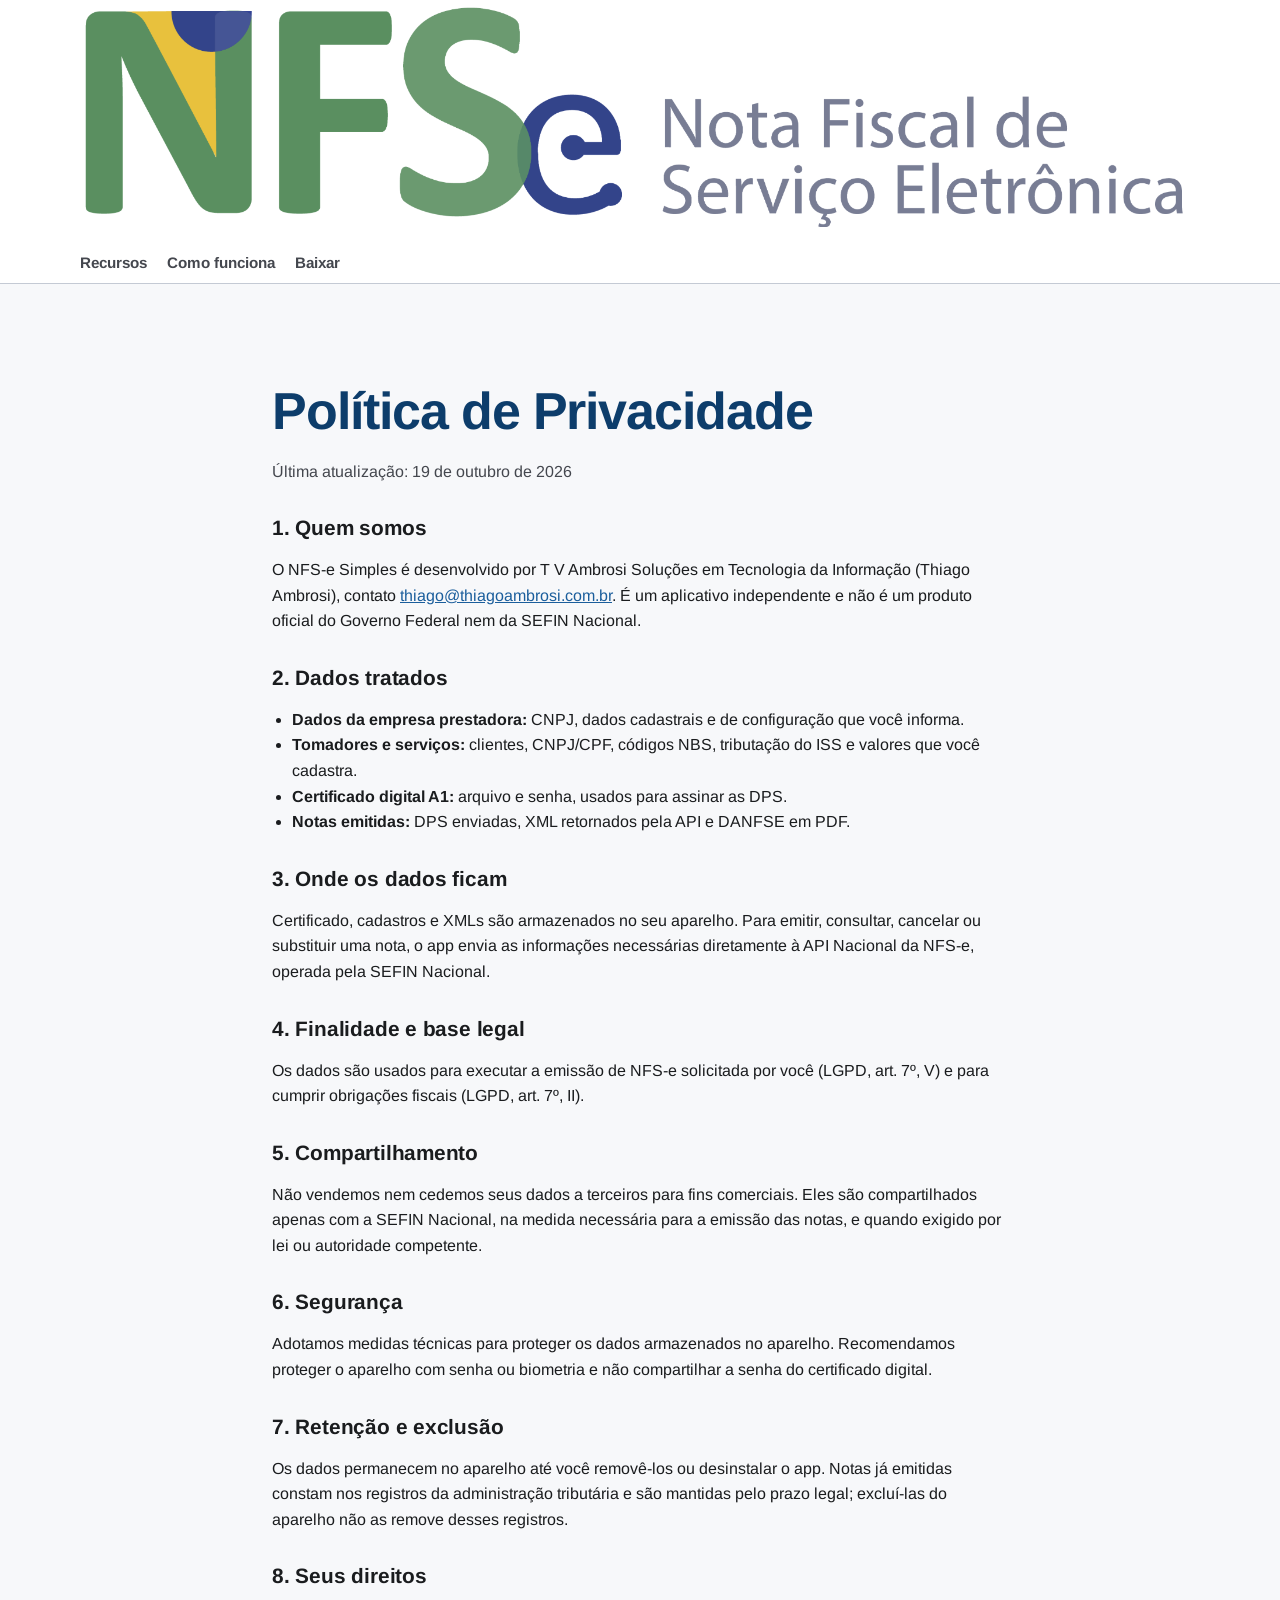
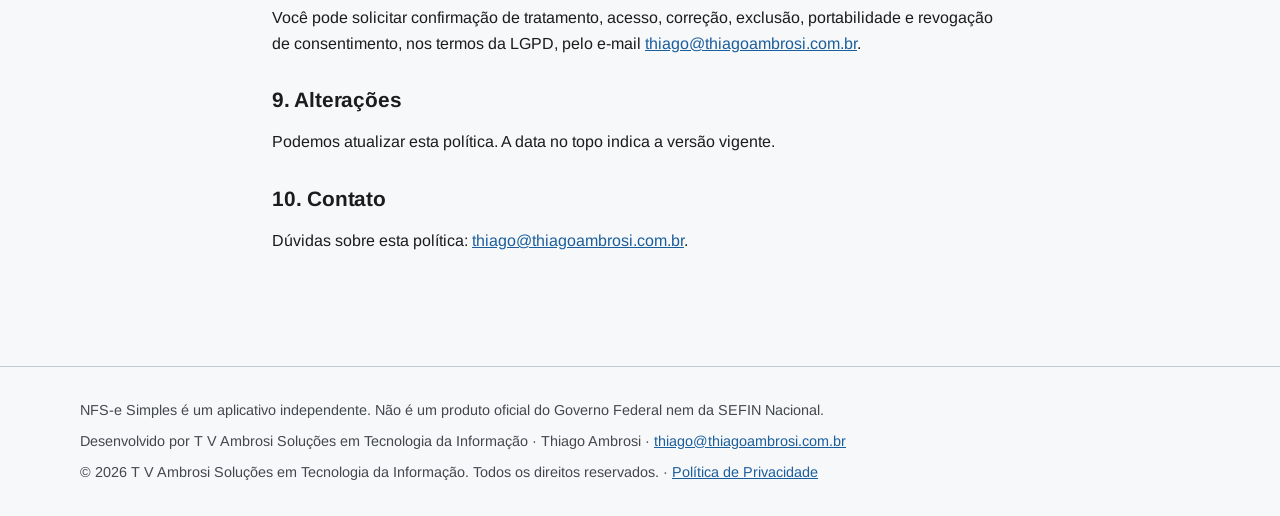
==== privacy.html @ 1d921c7f "feat: adiciona link para política de privacidade no rodapé" ====
<!DOCTYPE html>
<html lang="pt-BR">

<head>
  <meta charset="UTF-8">
  <meta name="viewport" content="width=device-width, initial-scale=1.0">
  <title>Política de Privacidade · NFS-e Simples</title>
  <meta name="description" content="Como o NFS-e Simples trata seus dados, certificado digital e notas fiscais.">
  <link rel="icon" href="assets/icon.png" type="image/png">
  <link rel="stylesheet" href="styles.css">
</head>

<body>
  <header class="site-header">
    <div class="container header-inner">
      <a href="index.html" class="brand" aria-label="NFS-e Simples, início">
        <img src="assets/nfse_horizontal.png" alt="NFS-e, Nota Fiscal de Serviço Eletrônica" height="36">
      </a>
      <nav aria-label="Principal">
        <a href="index.html#recursos">Recursos</a>
        <a href="index.html#como-funciona">Como funciona</a>
        <a href="index.html#baixar">Baixar</a>
      </nav>
    </div>
  </header>

  <main>
    <section class="section">
      <div class="container legal">
        <h1>Política de Privacidade</h1>
        <p class="meta">Última atualização: 19 de outubro de 2026</p>

        <h2>1. Quem somos</h2>
        <p>O NFS-e Simples é desenvolvido por T V Ambrosi Soluções em Tecnologia da Informação (Thiago Ambrosi), contato
          <a href="mailto:thiago@thiagoambrosi.com.br">thiago@thiagoambrosi.com.br</a>. É um aplicativo independente e
          não é um produto oficial do Governo Federal nem da SEFIN Nacional.</p>

        <h2>2. Dados tratados</h2>
        <ul>
          <li><strong>Dados da empresa prestadora:</strong> CNPJ, dados cadastrais e de configuração que você informa.
          </li>
          <li><strong>Tomadores e serviços:</strong> clientes, CNPJ/CPF, códigos NBS, tributação do ISS e valores que você
            cadastra.</li>
          <li><strong>Certificado digital A1:</strong> arquivo e senha, usados para assinar as DPS.</li>
          <li><strong>Notas emitidas:</strong> DPS enviadas, XML retornados pela API e DANFSE em PDF.</li>
        </ul>

        <h2>3. Onde os dados ficam</h2>
        <p>Certificado, cadastros e XMLs são armazenados no seu aparelho. Para emitir, consultar, cancelar ou substituir
          uma nota, o app envia as informações necessárias diretamente à API Nacional da NFS-e, operada pela SEFIN
          Nacional.</p>

        <h2>4. Finalidade e base legal</h2>
        <p>Os dados são usados para executar a emissão de NFS-e solicitada por você (LGPD, art. 7º, V) e para cumprir
          obrigações fiscais (LGPD, art. 7º, II).</p>

        <h2>5. Compartilhamento</h2>
        <p>Não vendemos nem cedemos seus dados a terceiros para fins comerciais. Eles são compartilhados apenas com a
          SEFIN Nacional, na medida necessária para a emissão das notas, e quando exigido por lei ou autoridade
          competente.</p>

        <h2>6. Segurança</h2>
        <p>Adotamos medidas técnicas para proteger os dados armazenados no aparelho. Recomendamos proteger o aparelho
          com senha ou biometria e não compartilhar a senha do certificado digital.</p>

        <h2>7. Retenção e exclusão</h2>
        <p>Os dados permanecem no aparelho até você removê-los ou desinstalar o app. Notas já emitidas constam nos
          registros da administração tributária e são mantidas pelo prazo legal; excluí-las do aparelho não as remove
          desses registros.</p>

        <h2>8. Seus direitos</h2>
        <p>Você pode solicitar confirmação de tratamento, acesso, correção, exclusão, portabilidade e revogação de
          consentimento, nos termos da LGPD, pelo e-mail
          <a href="mailto:thiago@thiagoambrosi.com.br">thiago@thiagoambrosi.com.br</a>.</p>

        <h2>9. Alterações</h2>
        <p>Podemos atualizar esta política. A data no topo indica a versão vigente.</p>

        <h2>10. Contato</h2>
        <p>Dúvidas sobre esta política: <a href="mailto:thiago@thiagoambrosi.com.br">thiago@thiagoambrosi.com.br</a>.</p>
      </div>
    </section>
  </main>

  <footer class="site-footer">
    <div class="container">
      <p>NFS-e Simples é um aplicativo independente. Não é um produto oficial do Governo Federal nem da SEFIN Nacional.
      </p>
      <p>Desenvolvido por T V Ambrosi Soluções em Tecnologia da Informação · Thiago Ambrosi · <a
          href="mailto:thiago@thiagoambrosi.com.br">thiago@thiagoambrosi.com.br</a></p>
      <p>© 2026 T V Ambrosi Soluções em Tecnologia da Informação. Todos os direitos reservados. ·
        <a href="privacy.html">Política de Privacidade</a></p>
    </div>
  </footer>
</body>

</html>
---- styles.css ----
@font-face {
  font-family: "Arimo";
  src: url("assets/fonts/Arimo-Regular.ttf") format("truetype");
  font-weight: 400;
  font-display: swap;
}

@font-face {
  font-family: "Arimo";
  src: url("assets/fonts/Arimo-Bold.ttf") format("truetype");
  font-weight: 700;
  font-display: swap;
}

:root {
  --primary: #1B5E9C;
  --primary-dark: #0D3D6B;
  --secondary: #2E7D52;
  --bg: #F7F8FA;
  --surface: #FFFFFF;
  --surface-variant: #EEF1F5;
  --outline: #C4CAD4;
  --text: #1A1C1E;
  --text-secondary: #44474E;
  --radius: 12px;
}

* {
  box-sizing: border-box;
}

html {
  scroll-behavior: smooth;
}

body {
  margin: 0;
  font-family: "Arimo", Arial, Helvetica, sans-serif;
  color: var(--text);
  background: var(--bg);
  line-height: 1.6;
}

img {
  display: block;
  max-width: 100%;
  height: auto;
}

a {
  color: var(--primary);
}

h1,
h2,
h3 {
  line-height: 1.2;
  text-wrap: balance;
}

h1 {
  font-size: clamp(2rem, 5vw, 3.25rem);
  letter-spacing: -0.02em;
  margin: 0 0 1rem;
  color: var(--primary-dark);
}

h2 {
  font-size: clamp(1.6rem, 3.5vw, 2.25rem);
  margin: 0 0 2rem;
  letter-spacing: -0.01em;
}

h3 {
  font-size: 1.2rem;
  margin: 0 0 0.25rem;
}

p {
  text-wrap: pretty;
}

.container {
  width: min(1120px, 100% - 2.5rem);
  margin-inline: auto;
}

.section {
  padding: clamp(3.5rem, 8vw, 6rem) 0;
}

.section-alt {
  background: var(--surface);
}

.site-header {
  background: var(--surface);
  border-bottom: 1px solid var(--outline);
  position: sticky;
  top: 0;
  z-index: 10;
}

.header-inner {
  display: flex;
  align-items: center;
  justify-content: space-between;
  gap: 1rem;
  flex-wrap: wrap;
  min-height: 68px;
}

.header-inner nav {
  display: flex;
  gap: 1.25rem;
  flex-wrap: wrap;
}

.header-inner nav a {
  color: var(--text-secondary);
  text-decoration: none;
  font-weight: 700;
  font-size: 0.95rem;
  padding: 0.5rem 0;
}

.header-inner nav a:hover,
.header-inner nav a:focus-visible {
  color: var(--primary);
}

.hero {
  padding: clamp(3rem, 7vw, 5.5rem) 0;
}

.hero-inner {
  display: grid;
  grid-template-columns: 1fr;
  gap: 3rem;
  align-items: center;
}

.lead {
  font-size: 1.15rem;
  color: var(--text-secondary);
  margin: 0 0 2rem;
  max-width: 36em;
}

.hero-shot img {
  width: min(300px, 80%);
  margin-inline: auto;
  border-radius: 28px;
  border: 1px solid var(--outline);
}

.store-buttons {
  display: flex;
  flex-wrap: wrap;
  gap: 0.75rem;
}

.store-btn {
  display: inline-flex;
  align-items: center;
  min-height: 48px;
  padding: 0.75rem 1.25rem;
  border-radius: 999px;
  border: 1px solid var(--primary);
  color: var(--primary);
  font-weight: 700;
  text-decoration: none;
}

.store-btn[aria-disabled="true"] {
  border-color: var(--outline);
  color: var(--text-secondary);
  background: var(--surface-variant);
}

.store-btn-primary {
  background: var(--primary);
  color: #FFFFFF;
}

.store-btn-primary:hover,
.store-btn-primary:focus-visible {
  background: var(--primary-dark);
}

.features {
  list-style: none;
  margin: 0;
  padding: 0;
  display: grid;
  grid-template-columns: repeat(auto-fit, minmax(280px, 1fr));
  gap: 1rem 2.5rem;
}

.features li {
  padding: 1rem 0;
  border-top: 1px solid var(--outline);
}

.features strong {
  display: block;
  color: var(--primary-dark);
}

.steps {
  list-style: none;
  counter-reset: passo;
  margin: 0;
  padding: 0;
  max-width: 40rem;
}

.steps li {
  position: relative;
  padding: 0 0 2rem 3.25rem;
  counter-increment: passo;
}

.steps li::before {
  content: counter(passo);
  position: absolute;
  left: 0;
  top: 0;
  width: 2.25rem;
  height: 2.25rem;
  border-radius: 50%;
  background: var(--primary);
  color: #FFFFFF;
  font-weight: 700;
  display: grid;
  place-items: center;
}

.steps p {
  margin: 0;
  color: var(--text-secondary);
}

.gallery {
  display: grid;
  grid-template-columns: repeat(auto-fit, minmax(180px, 1fr));
  gap: 1.25rem;
}

.gallery img {
  width: 100%;
  border-radius: 20px;
  border: 1px solid var(--outline);
}

.platforms {
  display: grid;
  grid-template-columns: repeat(auto-fit, minmax(220px, 1fr));
  gap: 1rem;
}

.platforms article {
  background: var(--bg);
  border: 1px solid var(--outline);
  border-radius: var(--radius);
  padding: 1.5rem;
}

.platforms p {
  margin: 0 0 1rem;
  color: var(--text-secondary);
}

.status {
  display: inline-block;
  padding: 0.25rem 0.75rem;
  border-radius: 999px;
  background: var(--surface-variant);
  color: var(--text-secondary);
  font-size: 0.875rem;
  font-weight: 700;
  text-decoration: none;
}

.status-ok {
  background: var(--secondary);
  color: #FFFFFF;
}

.requirements {
  margin: 0;
  padding-left: 1.25rem;
  max-width: 40rem;
}

.requirements li {
  margin-bottom: 0.75rem;
}

.site-footer {
  border-top: 1px solid var(--outline);
  padding: 2rem 0;
  color: var(--text-secondary);
  font-size: 0.9rem;
}

.site-footer p {
  margin: 0 0 0.5rem;
}

.site-footer p:last-child {
  margin: 0;
}

a:focus-visible {
  outline: 3px solid var(--primary-dark);
  outline-offset: 3px;
}

.legal {
  max-width: 46rem;
}

.legal h2 {
  font-size: 1.3rem;
  margin: 2rem 0 0.5rem;
}

.legal ul {
  padding-left: 1.25rem;
}

.meta {
  color: var(--text-secondary);
  margin: 0 0 2rem;
}

@media (min-width: 860px) {
  .hero-inner {
    grid-template-columns: 1.1fr 0.9fr;
  }

  .hero-shot img {
    width: 100%;
    max-width: 340px;
    margin-inline: 0 auto;
  }
}
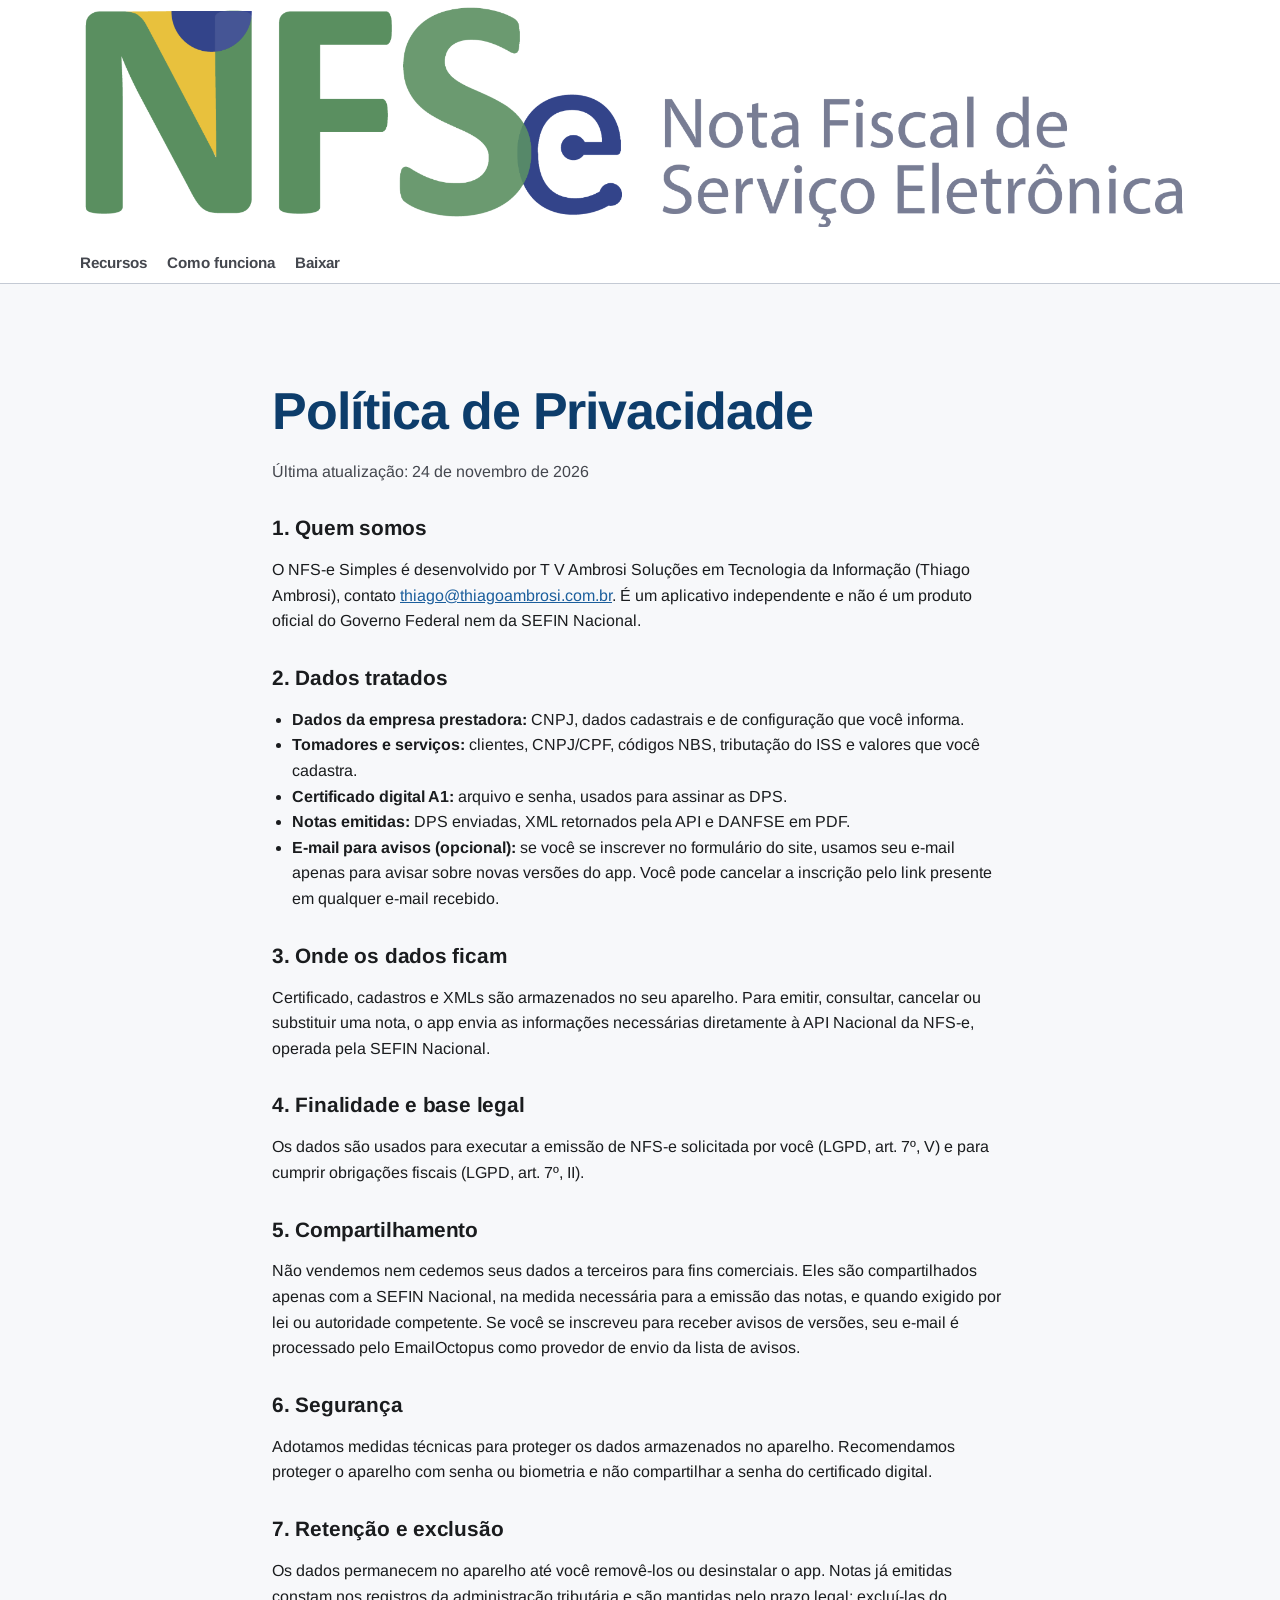
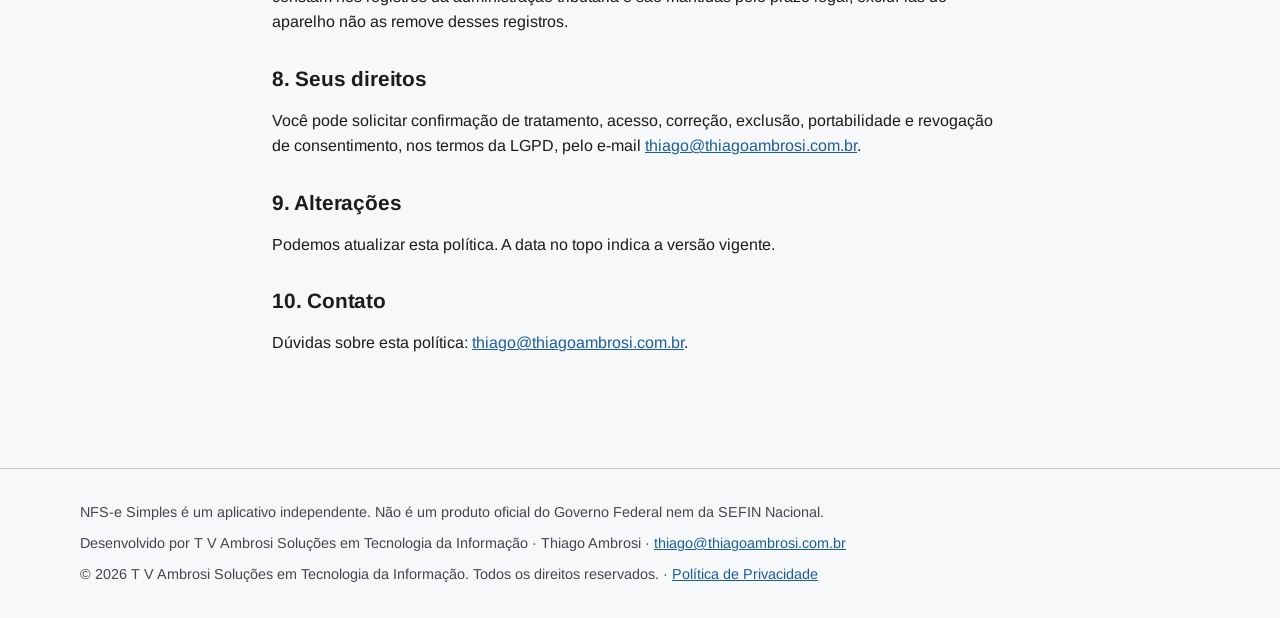
==== commit cbf9ac3a: "feat: adiciona inscrição para avisos de novas versões e atualiza política de privacidade" ====
--- a/privacy.html
+++ b/privacy.html
@@ -28,7 +28,7 @@
     <section class="section">
       <div class="container legal">
         <h1>Política de Privacidade</h1>
-        <p class="meta">Última atualização: 19 de outubro de 2026</p>
+        <p class="meta">Última atualização: 24 de novembro de 2026</p>
 
         <h2>1. Quem somos</h2>
         <p>O NFS-e Simples é desenvolvido por T V Ambrosi Soluções em Tecnologia da Informação (Thiago Ambrosi), contato
@@ -43,6 +43,9 @@
             cadastra.</li>
           <li><strong>Certificado digital A1:</strong> arquivo e senha, usados para assinar as DPS.</li>
           <li><strong>Notas emitidas:</strong> DPS enviadas, XML retornados pela API e DANFSE em PDF.</li>
+          <li><strong>E-mail para avisos (opcional):</strong> se você se inscrever no formulário do site, usamos seu
+            e-mail apenas para avisar sobre novas versões do app. Você pode cancelar a inscrição pelo link presente em
+            qualquer e-mail recebido.</li>
         </ul>
 
         <h2>3. Onde os dados ficam</h2>
@@ -57,7 +60,8 @@
         <h2>5. Compartilhamento</h2>
         <p>Não vendemos nem cedemos seus dados a terceiros para fins comerciais. Eles são compartilhados apenas com a
           SEFIN Nacional, na medida necessária para a emissão das notas, e quando exigido por lei ou autoridade
-          competente.</p>
+          competente. Se você se inscreveu para receber avisos de versões, seu e-mail é processado pelo EmailOctopus
+          como provedor de envio da lista de avisos.</p>
 
         <h2>6. Segurança</h2>
         <p>Adotamos medidas técnicas para proteger os dados armazenados no aparelho. Recomendamos proteger o aparelho
--- a/styles.css
+++ b/styles.css
@@ -297,6 +297,14 @@
   margin-bottom: 0.75rem;
 }
 
+.signup-embed {
+  max-width: 34rem;
+}
+
+.signup-embed iframe {
+  width: 100%;
+}
+
 .site-footer {
   border-top: 1px solid var(--outline);
   padding: 2rem 0;
